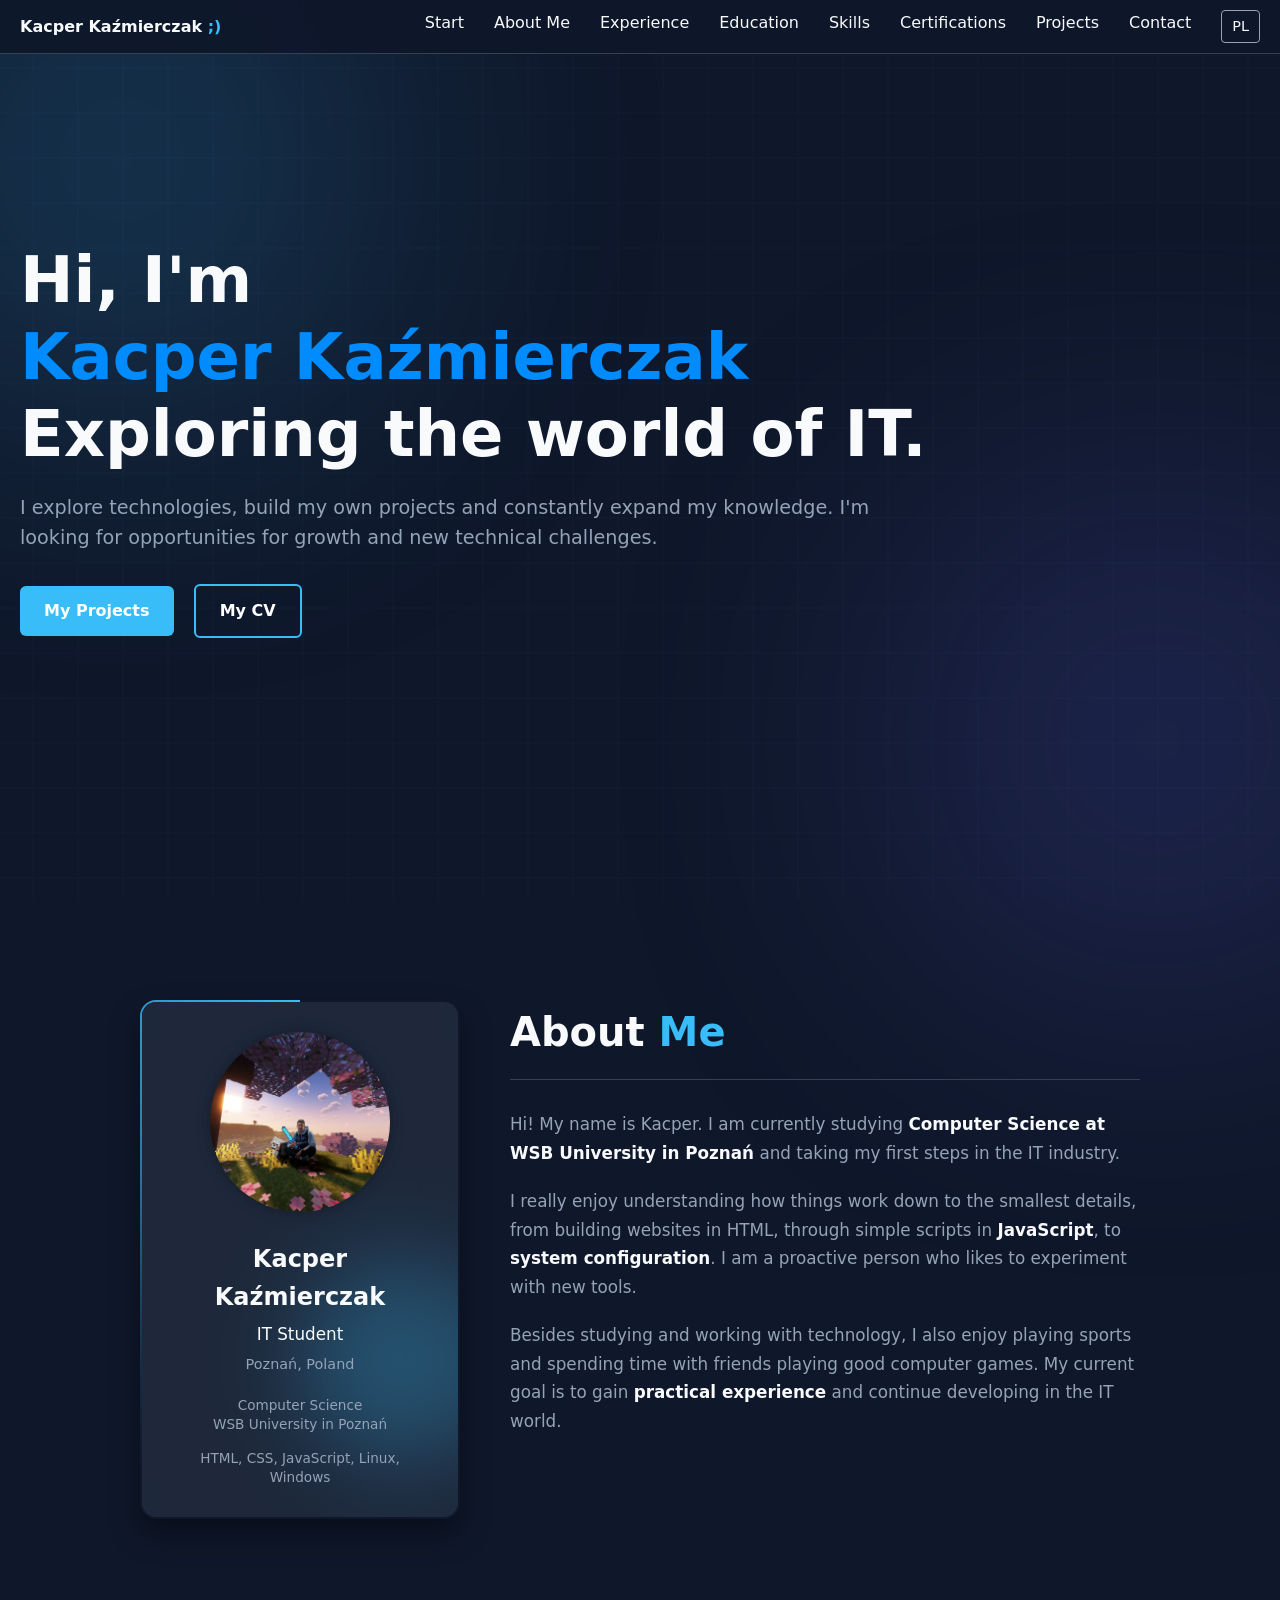
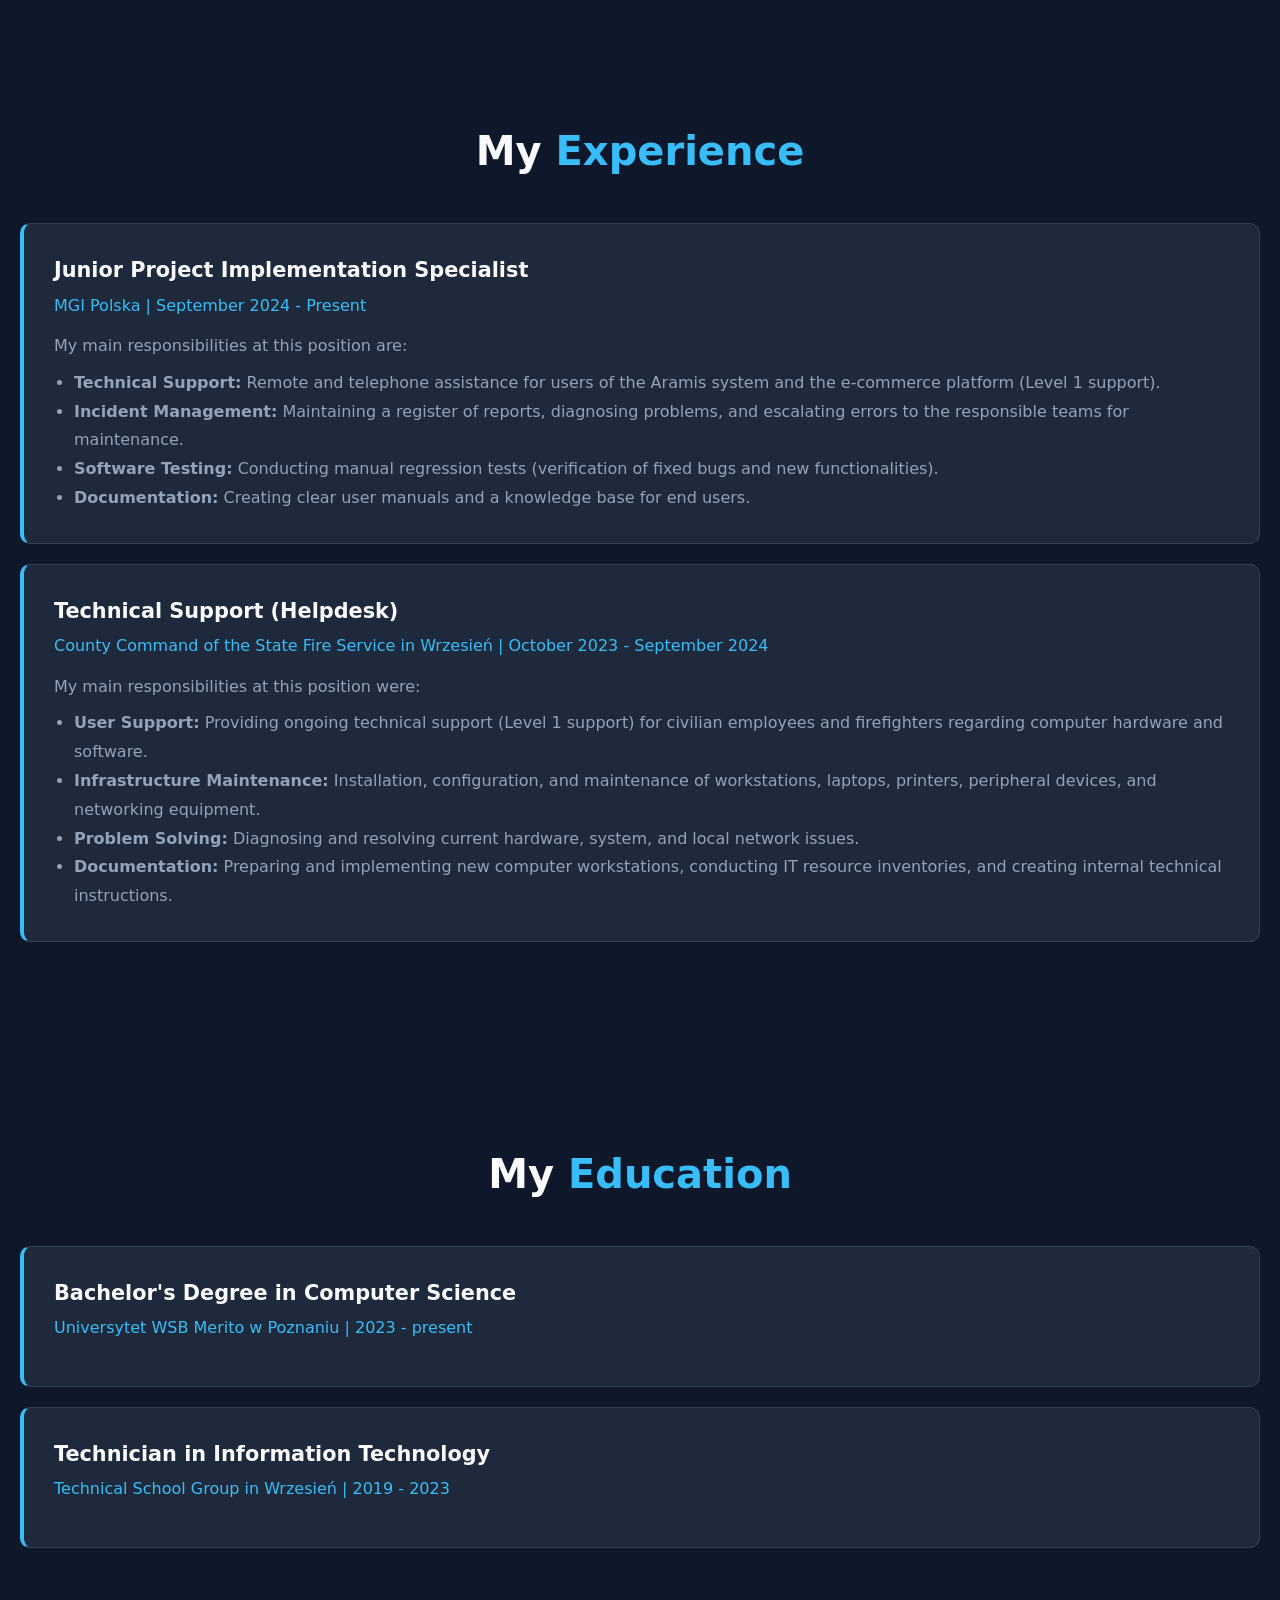
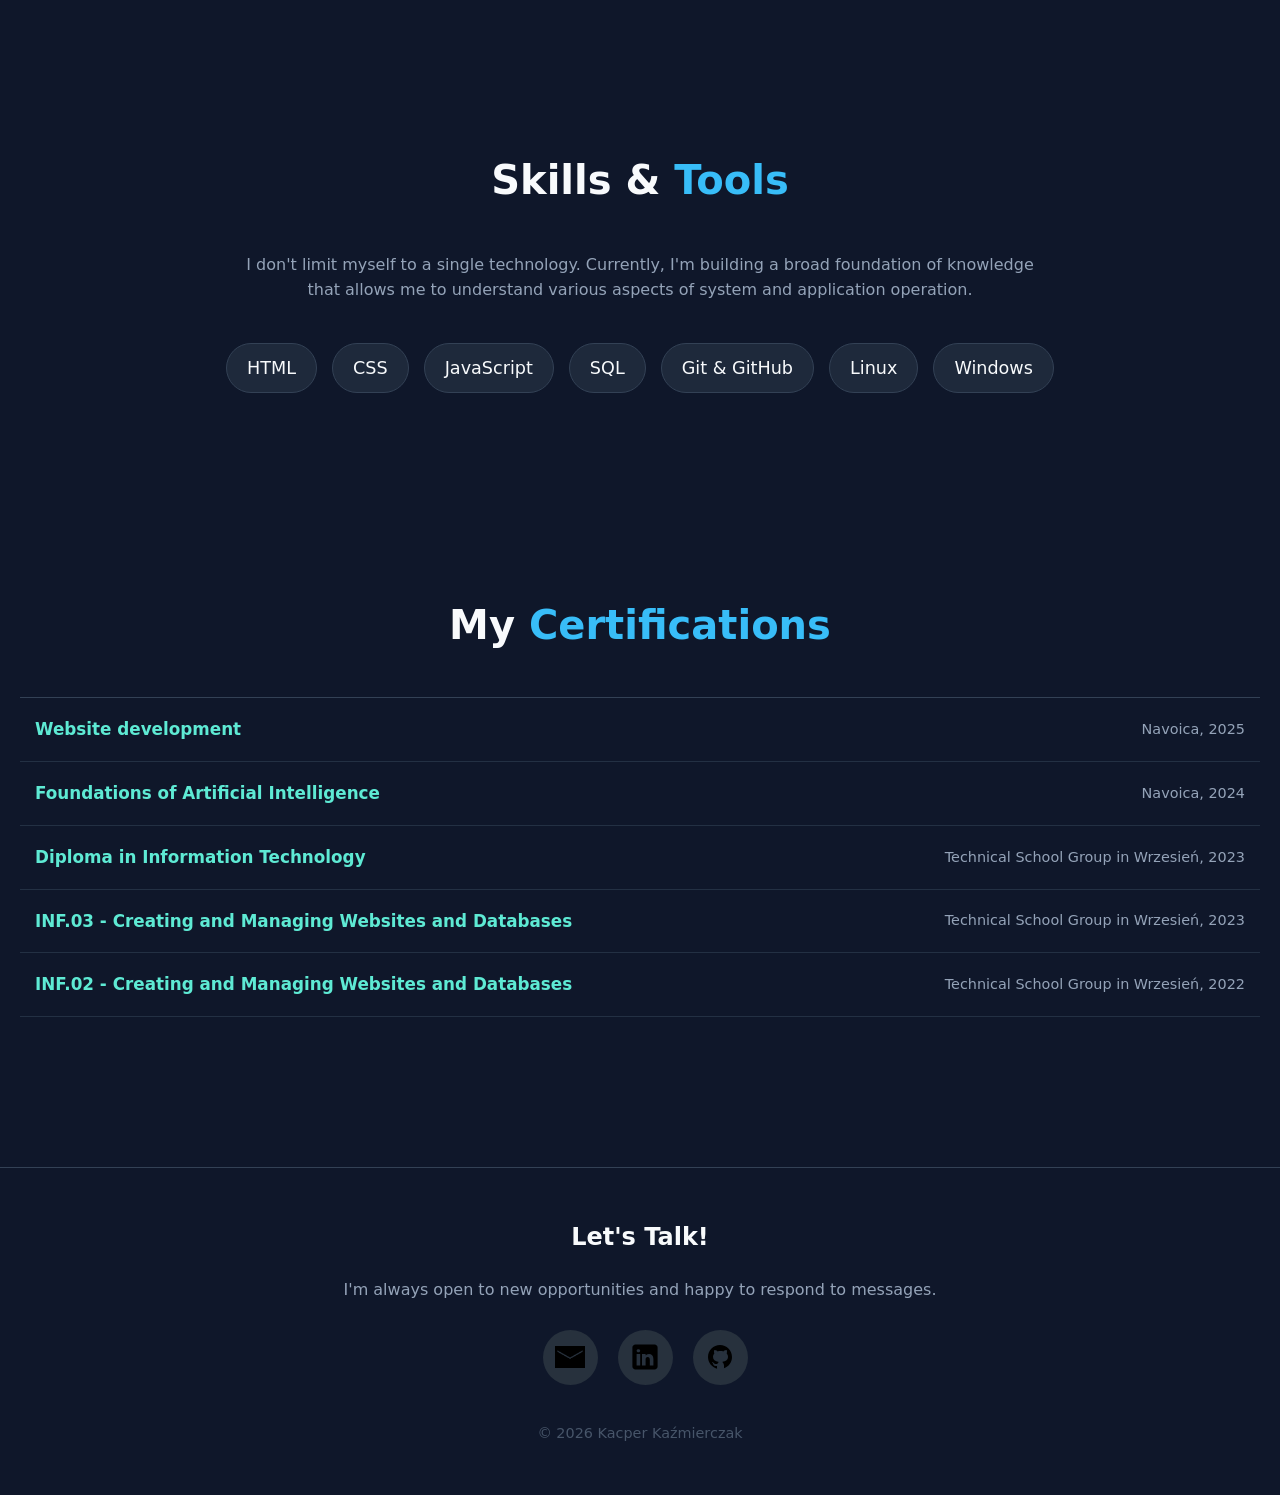
==== indexEngVersion.html @ 1958b070 "Eng Version" ====
<!DOCTYPE html>
<html lang="pl">
<head>
    <meta charset="UTF-8">
    <meta name="viewport" content="width=device-width, initial-scale=1.0">
    <title>Kacper Kaźmierczak - Portfolio</title>
    <link rel="stylesheet" href="style.css">
</head>
<body>

    <header>
        <nav>
            <div class="logo">Kacper Kaźmierczak <span>;)</span></div>
            <ul class="nav-links">
                <li><a href="#hero">Start</a></li>
                <li><a href="#about">About Me</a></li>
                <li><a href="#experience">Experience</a></li>
                <li><a href="#education">Education</a></li>
                <li><a href="#skills">Skills</a></li>
                <li><a href="#certifications">Certifications</a></li>
                <li><a href="#projects">Projects</a></li>
                <li><a href="#contact">Contact</a></li>
                <li><a href="en.html" class="lang-switch">PL</a></li>
            </ul>
        </nav>
    </header>

    <main>
        <!-- Sekcja Główna -->
        <section id="hero">
            <h1>Hi, I'm <br><span style="color: rgb(0, 140, 255);">Kacper Kaźmierczak</span> <br>Exploring the world of IT.</h1>
            <p>I explore technologies, build my own projects and constantly expand my knowledge. I'm looking for opportunities for growth and new technical challenges.</p>
            <div>
                <a href="#projects" class="btn">My Projects</a>
                <a href="Kacper_Kazmierczak_CV.pdf" target="_blank" class="btn btn-outline btn-svg">
                    My CV
                </a>
            </div>
        </section>

    <!-- Sekcja O mnie (Dwie kolumny) -->
        <section id="about">
            <div class="about-container">
                
                <!-- LEWA KOLUMNA: Karta ze zdjęciem i animacją -->
                <div class="about-sidebar">
                    <div class="sidebar-inner">
                        <div class="blob"></div>
                        <div class="glass-content">
                            <img src="images/profile.png" alt="Zdjęcie Kacpra Kaźmierczaka" class="profile-pic">
                            <h3>Kacper Kaźmierczak</h3>
                            <p class="role">IT Student</p>
                            <p class="location">Poznań, Poland</p>
                            
                            <p class="education-mini">
                                Computer Science<br>
                                WSB University in Poznań
                            </p>
                            
                            <p class="tech-mini">
                                HTML, CSS, JavaScript, Linux, Windows
                            </p>
                        </div>
                    </div>
                </div>

                <!-- PRAWA KOLUMNA: Główny tekst -->
                <div class="about-main">
                    <h2 class="about-heading">About <span>Me</span></h2>
                    
                    <p>
                        Hi! My name is Kacper. I am currently studying <strong>Computer Science at WSB University in Poznań</strong> and taking my first steps in the IT industry.
                    </p>
                    
                    <p>
                        I really enjoy understanding how things work down to the smallest details, from building websites in HTML, through simple scripts in <strong>JavaScript</strong>, to <strong>system configuration</strong>. I am a proactive person who likes to experiment with new tools.
                    </p>
                    
                    <p>
                        Besides studying and working with technology, I also enjoy playing sports and spending time with friends playing good computer games. My current goal is to gain <strong>practical experience</strong> and continue developing in the IT world.
                    </p>
                </div>
                
            </div> <!-- Koniec about-container -->
        </section>

        <!-- Sekcja Doświadczenie -->
        <section id="experience">
            <h2 class="section-title">My <span>Experience</span></h2>
            <div class="timeline">
                
                <div class="timeline-item">
                    <h3>Junior Project Implementation Specialist</h3>
                    <h4>MGI Polska | September 2024 - Present</h4>
                    
                    <p style="margin-bottom: 10px;">My main responsibilities at this position are:</p>
                    
                    <ul style="color: var(--text-muted); padding-left: 20px; line-height: 1.8;">
                        <li><strong>Technical Support:</strong> Remote and telephone assistance for users of the Aramis system and the e-commerce platform (Level 1 support).</li>
                        <li><strong>Incident Management:</strong> Maintaining a register of reports, diagnosing problems, and escalating errors to the responsible teams for maintenance.</li>
                        <li><strong>Software Testing:</strong> Conducting manual regression tests (verification of fixed bugs and new functionalities).
                        <li><strong>Documentation:</strong> Creating clear user manuals and a knowledge base for end users.</li>
                    </ul>
                </div>

                <div class="timeline-item">
                    <h3>Technical Support (Helpdesk)</h3>
                    <h4>County Command of the State Fire Service in Wrzesień | October 2023 - September 2024</h4>

                    <p style="margin-bottom: 10px;">My main responsibilities at this position were:</p>

                    <ul style="color: var(--text-muted); padding-left: 20px; line-height: 1.8;">
                        <li><strong>User Support:</strong> Providing ongoing technical support (Level 1 support) for civilian employees and firefighters regarding computer hardware and software.</li>
                        <li><strong>Infrastructure Maintenance:</strong> Installation, configuration, and maintenance of workstations, laptops, printers, peripheral devices, and networking equipment.</li>
                        <li><strong>Problem Solving:</strong> Diagnosing and resolving current hardware, system, and local network issues.</li>
                        <li><strong>Documentation:</strong> Preparing and implementing new computer workstations, conducting IT resource inventories, and creating internal technical instructions.</li>
                    </ul>
                </div>

            </div>
        </section>

        <!-- Sekcja Edukacja -->
        <section id="education">
            <h2 class="section-title">My <span>Education</span></h2>
            <div class="timeline">
                
                <div class="timeline-item">
                    <h3>Bachelor's Degree in Computer Science</h3>
                    <h4>Universytet WSB Merito w Poznaniu | 2023 - present</h4>
                </div>
                <div class="timeline-item">
                    <h3>Technician in Information Technology</h3>
                    <h4>Technical School Group in Wrzesień | 2019 - 2023</h4>
                </div>

            </div>
        </section>

        <!-- Sekcja Umiejętności -->
        <section id="skills">
            <h2 class="section-title">Skills & <span>Tools</span></h2>
            <p style="text-align: center; color: var(--text-muted); margin-bottom: 40px; max-width: 800px; margin-left: auto; margin-right: auto;">
                I don't limit myself to a single technology. Currently, I'm building a broad foundation of knowledge that allows me to understand various aspects of system and application operation.
            </p>
            <div class="skills-grid">
                <div class="skill-tag">HTML</div>
                <div class="skill-tag">CSS</div>
                <div class="skill-tag">JavaScript</div>
                <div class="skill-tag">SQL</div>
                <div class="skill-tag">Git & GitHub</div>
                <div class="skill-tag">Linux</div>
                <div class="skill-tag">Windows</div>
            </div>
        </section>

        <!-- Sekcja Certyfikaty -->
        <section id="certifications">
            <h2 class="section-title">My <span>Certifications</span></h2>
            
            <div class="cert-list">

                <div class="cert-item">
                    <a href="https://navoica.pl/certificates/19e25b0a643c4cf3883a55a0e93643d6" target="_blank">
                        <div class="cert-name highlight">Website development</div>
                    </a>
                    <div class="cert-meta">Navoica, 2025</div>
                </div>

                <div class="cert-item">
                    <a href="https://navoica.pl/certificates/fa1247d4c78c491a90722f70289f905e" target="_blank">
                        <div class="cert-name highlight">Foundations of Artificial Intelligence</div>
                    </a>
                    <div class="cert-meta">Navoica, 2024</div>
                </div>
                
                <div class="cert-item">
                    <div class="cert-name highlight">Diploma in Information Technology</div>
                    <div class="cert-meta">Technical School Group in Wrzesień, 2023</div>
                </div>

                <div class="cert-item">
                    <div class="cert-name highlight">INF.03 - Creating and Managing Websites and Databases</div>
                    <div class="cert-meta">Technical School Group in Wrzesień, 2023</div>
                </div>

                <div class="cert-item">
                    <div class="cert-name highlight">INF.02 - Creating and Managing Websites and Databases</div>
                    <div class="cert-meta">Technical School Group in Wrzesień, 2022</div>
                </div>

            </div>
        </section>

        <!-- Sekcja Projekty 
        <section id="projects">
            <h2 class="section-title">Wybrane <span>Projekty</span></h2>
            <div class="projects-grid">
                <div class="project-card">
                    <h3>Portfolio One-Page</h3>
                    <p>Personal website hosted using GitHub Pages. Designed from scratch with a modern approach to styling and responsiveness.</p>
                    <div class="tech-stack">HTML &bull; CSS &bull; GitHub Pages</div>
                    <a href="https://github.com/KaziuXDD/KaziuXDD.github.io" target="_blank">View Code on GitHub &rarr;</a>
                </div>

                <div class="project-card">
                    <h3>Place for Your Project</h3>
                    <p>Here will soon appear the description of my next technical experiment, script, or application.</p>
                    <div class="tech-stack">Technology 1 &bull; Technology 2</div>
                    <a href="#">Soon &rarr;</a>
                </div>
            </div>
        </section>
    </main>
-->
    <!-- Stopka -->
    <footer id="contact">
        <h2 style="margin-bottom: 20px;">Let's Talk!</h2>
        <p style="color: var(--text-muted); margin-bottom: 30px;">I'm always open to new opportunities and happy to respond to messages.</p>

            
        </div>
        <div class="social-icons">

            <a href="mailto:ka.kazmierczak7@gmail.com">
                <button class="button" id="mail">
                    <img src="images/icons-mail.png" alt="mail" >
                </button>
            </a>

            <a href="https://www.linkedin.com/in/kacper-ka%C5%BAmierczak/" target="_blank">
                <button class="button" id="linkedin">
                    <img src="images/icons-linkedin.svg" alt="linkedin" > 
                </button>
            </a>

            <a href="https://github.com/KaziuXDD" target="_blank">
                <button class="button" id="github">
                    <img src="images/icons-github.svg" alt="github" > 
                </button>
            </a>

        </div>
        <p style="color: #475569; font-size: 0.9rem; margin-top: 40px;">&copy; 2026 Kacper Kaźmierczak</p>
    </footer>

</body>
</html>
---- style.css ----
:root {
            --bg-color: #0f172a; /* Ciemnogranatowe tło */
            --surface-color: #1e293b; /* Jaśniejsze tło dla kart */
            --text-main: #f8fafc; /* Główny tekst */
            --text-muted: #94a3b8; /* Szary tekst */
            --accent: #38bdf8; /* Jasnoniebieski akcent */
            --accent-hover: #0284c7;
        }

        * {
            margin: 0;
            padding: 0;
            box-sizing: border-box;
            font-family: 'Segoe UI', system-ui, sans-serif;
        }


html {
    scroll-behavior: smooth;
    background-color: var(--bg-color); 
}

body {
    background-color: transparent; 
    color: var(--text-main);
    line-height: 1.6;
    position: relative;
    z-index: 0;
    margin: 0;

    /* OPCJA 1: Siatka technologiczna nałożona na wierzch (Warstwa 3) */
    background-image: 
        linear-gradient(rgba(56, 189, 248, 0.03) 1px, transparent 1px),
        linear-gradient(90deg, rgba(56, 189, 248, 0.03) 1px, transparent 1px);
    background-size: 45px 45px; /* Rozmiar oczek siatki */
    background-position: center center;
    background-attachment: fixed; 
}

body::before,
body::after {
    content: '';
    position: fixed; 
    width: 500px;
    height: 500px;
    border-radius: 50%;
    filter: blur(140px); 
    z-index: -1; 
    opacity: 0.22; 
    pointer-events: none; 
    animation: float-bg 18s infinite alternate ease-in-out;
}

/* Kula 1 (Jasnoniebieska) - startuje w lewym górnym rogu */
body::before {
    background-color: var(--accent);
    top: -10%;
    left: -10%;
}

/* Kula 2 (Fioletowo-indygo) - startuje w prawym dolnym rogu */
body::after {
    background-color: #6366f1;
    bottom: -10%;
    right: -10%;
    animation-duration: 24s; 
    animation-direction: alternate-reverse;
}

/* Animacja łagodnego pływania i delikatnego pulsowania kul */
@keyframes float-bg {
    0% {
        transform: translate(0, 0) scale(1);
    }
    100% {
        transform: translate(120px, 80px) scale(1.5);
    }
}

        a {
            text-decoration: none;
            color: var(--accent);
            transition: color 0.3s;
        }

        a:hover {
            color: var(--accent-hover);
        }

        /* --- NAWIGACJA --- */
        header {
            position: fixed;
            top: 0;
            width: 100%;
            background-color: rgba(15, 23, 42, 0.9);
            backdrop-filter: blur(10px);
            padding: 10px 0;
            z-index: 1000;
            border-bottom: 1px solid #334155;
        }

        nav {
            margin: 0 auto;
            display: flex;
            justify-content: space-between;
            align-items: center;
            padding: 0 20px;
            font-size: 1rem;
        }

        /* --- ZMIANA JĘZYKA --- */
.lang-switch {
    display: inline-block;
    padding: 4px 10px;
    border: 1px solid var(--text-muted);
    border-radius: 4px;
    font-size: 0.9rem;
    transition: all 0.3s;
}

.lang-switch:hover {
    border-color: var(--accent);
    background-color: rgba(56, 189, 248, 0.1);
}

        .logo {
            font-size: 1rem;
            font-weight: bold;
            color: var(--text-main);
        }

        .logo span {
            color: var(--accent);
        }

        .nav-links {
            list-style: none;
            display: flex;
            gap: 30px;
        }

        .nav-links a {
            color: var(--text-main);
            font-weight: 500;
        }

        .nav-links a:hover {
            color: var(--accent);
        }

        /* --- WSPÓLNE DLA SEKCJI --- */
        section {
            padding: 100px 20px;
            max-width: 1300px;
            margin: 0 auto;
        }

        .section-title {
            font-size: 2.5rem;
            margin-bottom: 40px;
            text-align: center;
        }

        .section-title span {
            color: var(--accent);
        }

        /* --- SEKCJA HERO (Powitanie) --- */
        #hero {
            height: 100vh;
            display: flex;
            flex-direction: column;
            justify-content: center;
            align-items: flex-start;
            padding-top: 80px;
        }

        #hero h1 {
            font-size: 4rem;
            line-height: 1.2;
            margin-bottom: 20px;
        }

        #hero p {
            font-size: 1.2rem;
            color: var(--text-muted);
            max-width: 900px;
            margin-bottom: 30px;
        }

        .btn {
            display: inline-block;
            background-color: var(--accent);
            color: #fff;
            padding: 12px 24px;
            border-radius: 6px;
            font-weight: bold;
            transition: background-color 0.3s, transform 0.2s;
        }

        .btn:hover {
            background-color: var(--accent-hover);
            color: #fff;
            transform: translateY(-2px);
        }

        .btn-outline {
            background-color: transparent;
            border: 2px solid var(--accent);
            margin-left: 15px;
        }

        .btn-outline:hover {
            background-color: rgba(56, 189, 248, 0.1);
        }

        /* --- SEKCJA UMIEJĘTNOŚCI --- */
        .skills-grid {
            display: flex;
            flex-wrap: wrap;
            gap: 15px;
            justify-content: center;
        }

        .skill-tag {
            background-color: var(--surface-color);
            padding: 10px 20px;
            border-radius: 30px;
            border: 1px solid #334155;
            font-size: 1.1rem;
        }
        

        /* --- SEKCJA PROJEKTY --- */
        .projects-grid {
            display: grid;
            grid-template-columns: repeat(auto-fit, minmax(300px, 1fr));
            gap: 30px;
        }

        .project-card {
            background-color: var(--surface-color);
            border-radius: 10px;
            padding: 30px;
            border: 1px solid #334155;
            transition: transform 0.3s;
        }

        .project-card:hover {
            transform: translateY(-5px);
        }

        .project-card h3 {
            font-size: 1.5rem;
            margin-bottom: 15px;
        }

        .project-card p {
            color: var(--text-muted);
            margin-bottom: 20px;
        }

        .tech-stack {
            font-size: 0.9rem;
            color: var(--accent);
            margin-bottom: 20px;
            font-family: monospace;
        }

        /* --- STOPKA / KONTAKT --- */
        footer {
            text-align: center;
            padding: 50px 20px;
            border-top: 1px solid #334155;
            margin-top: 50px;
        }

        /* --- RESPONSyWNOŚĆ (Dla telefonów) --- */
        @media (max-width: 768px) {
            #hero h1 { font-size: 2.5rem; }
            .nav-links { display: none; } /* Chowa menu na telefonie dla uproszczenia */
            .btn-outline { margin-left: 0; margin-top: 15px; display: block; width: max-content; }
        }
        
        /* --- TIMELINE (Dla Doświadczenia i Edukacji) --- */
        
.timeline {
    display: flex;
    flex-direction: column;
    gap: 20px;
    max-width: 1300px;
    margin: 0 auto;
}

.timeline-item {
    background-color: var(--surface-color);
    padding: 30px;
    border-radius: 10px;
    border: 1px solid #334155;
    border-left: 4px solid var(--accent); /* Pasek po lewej stronie z Twoim niebieskim kolorem */
    transition: transform 0.3s;
}

.timeline-item:hover {
    transform: translateX(5px); /* Lekko przesuwa się w prawo po najechaniu myszką */
}

.timeline-item h3 {
    font-size: 1.3rem;
    margin-bottom: 5px;
    color: var(--text-main);
}

.timeline-item h4 {
    font-size: 1rem;
    color: var(--accent);
    margin-bottom: 15px;
    font-weight: 500;
}

.timeline-item p {
    color: var(--text-muted);
}

/* =========================================
   SEKCJA O MNIE (Dwie kolumny)
   ========================================= */

/* 1. Główny kontener - układa lewą i prawą stronę obok siebie */
.about-container {
    display: flex;
    gap: 50px;
    max-width: 1000px;
    margin: 0 auto;
    align-items: flex-start;
}

/* =========================================
   LEWA STRONA (Karta z animacją i szkłem)
   ========================================= */

.about-sidebar {
    position: relative;
    flex: 0 0 320px; 
    width: 320px;
    border-radius: 16px;
    z-index: 1;
    overflow: hidden;
    padding: 2px; /* Grubość świetlnej ramki */
    box-shadow: 0 15px 30px rgba(0, 0, 0, 0.4);
}

/* Obracający się gradient (ramka) */
.about-sidebar::before {
    content: '';
    position: absolute;
    top: -50%;
    left: -50%;
    width: 200%;
    height: 200%;
    background: conic-gradient(from 0deg, transparent 60%, var(--accent) 100%);
    z-index: -2;
    animation: rotate-border 4s linear infinite;
}

@keyframes rotate-border {
    0% { transform: rotate(0deg); }
    100% { transform: rotate(360deg); }
}

/* Wewnętrzny kontener zasłaniający środek ramki */
.sidebar-inner {
    position: relative;
    width: 100%;
    height: 100%;
    background-color: var(--surface-color);
    border-radius: 14px;
    overflow: hidden;
    z-index: 1;
}

/* Pływająca kula światła pod tekstem */
.sidebar-inner .blob {
    position: absolute;
    z-index: -1;
    top: 50%;
    left: 50%;
    width: 200px;
    height: 200px;
    border-radius: 50%;
    background-color: var(--accent);
    opacity: 0.7;
    filter: blur(40px);
    animation: blob-bounce 6s infinite ease-in-out;
}

@keyframes blob-bounce {
    0% { transform: translate(-100%, -100%) translate3d(0, 0, 0); }
    25% { transform: translate(-100%, -100%) translate3d(80px, 20px, 0); }
    50% { transform: translate(-100%, -100%) translate3d(80px, 120px, 0); }
    75% { transform: translate(-100%, -100%) translate3d(-20px, 100px, 0); }
    100% { transform: translate(-100%, -100%) translate3d(0, 0, 0); }
}

/* Szklana warstwa (Glassmorphism) */
.sidebar-inner .glass-content {
    background: rgba(30, 41, 59, 0.60);
    backdrop-filter: blur(20px);
    -webkit-backdrop-filter: blur(20px);
    border-radius: 14px;
    padding: 30px;
    text-align: center;
    width: 100%;
    height: 100%;
    box-sizing: border-box; 
}

/* Style tekstów i zdjęcia wewnątrz karty */
.profile-pic {
    width: 180px;
    height: 180px;
    border-radius: 50%;
    object-fit: cover;
    margin-bottom: 20px;
    box-shadow: 0 0 15px rgba(0, 0, 0, 0.3);
}

.about-sidebar h3 {
    font-size: 1.5rem;
    margin-bottom: 5px;
    color: var(--text-main);
}

.about-sidebar .role {
    font-size: 1.05rem;
    color: var(--text-main);
    margin-bottom: 5px;
}

.about-sidebar .location {
    font-size: 0.9rem;
    color: var(--text-muted);
    margin-bottom: 20px;
}

.about-sidebar .education-mini,
.about-sidebar .tech-mini {
    font-size: 0.85rem;
    color: var(--text-muted);
    margin-top: 15px;
    line-height: 1.4;
}

/* =========================================
   PRAWA STRONA (Główny tekst)
   ========================================= */
.about-main {
    flex: 1; /* Wypełnia resztę dostępnego miejsca */
    text-align: left;
}

.about-heading {
    font-size: 2.5rem;
    margin-bottom: 30px;
    color: var(--text-main);
    border-bottom: 1px solid #334155;
    padding-bottom: 15px;
}

.about-heading span {
    color: var(--accent);
}

.about-main p {
    color: var(--text-muted);
    font-size: 1.05rem;
    margin-bottom: 20px;
    line-height: 1.7;
}

.about-main p strong {
    color: var(--text-main);
    font-weight: 600;
}

/* =========================================
   RESPONSYWNOŚĆ (Dla telefonów)
   ========================================= */
@media (max-width: 800px) {
    .about-container {
        flex-direction: column; /* Zrzuca tekst pod kartę */
        align-items: center;
    }
    
    .about-sidebar {
        flex: auto;
        width: 100%;
        max-width: 320px; /* Na telefonie karta też nie będzie za szeroka */
    }
}

/* --- LISTA CERTYFIKATÓW --- */
.cert-list {
    display: flex;
    flex-direction: column;
    max-width: 1300px;
    margin: 0 auto;
    border-top: 1px solid #334155; /* Górna linia oddzielająca (jak na zdjęciu) */
}

.cert-item {
    display: flex;
    justify-content: space-between;
    align-items: center;
    padding: 18px 15px;
    border-bottom: 1px solid #233043; /* Delikatna linia pod każdym elementem */
    transition: background-color 0.2s ease;
}

/* Efekt najechania myszką (Hover) */
.cert-item:hover {
    background-color: rgba(56, 189, 248, 0.08); /* Lekkie, niebieskawe podświetlenie tła */
}

/* Styl nazwy certyfikatu (lewa strona) */
.cert-name {
    font-weight: 600;
    font-size: 1.05rem;
    color: var(--text-main); /* Domyślnie biały tekst */
}

/* Klasa dla kolorowego tekstu z obrazka (miętowy/jasnozielony) */
.cert-name.highlight {
    color: #5eead4; /* Miętowy odcień, dopasowany do ciemnego tła */
}

/* Styl dla wydawcy i daty (prawa strona) */
.cert-meta {
    font-size: 0.9rem;
    color: var(--text-muted);
    text-align: right;
    white-space: nowrap; /* Zapobiega łamaniu daty na dwie linijki */
}

/* --- RESPONSyWNOŚĆ CERTYFIKATÓW (Dla telefonów) --- */
@media (max-width: 600px) {
    .cert-item {
        flex-direction: column; /* Na małym ekranie zrzuca datę pod spód */
        align-items: flex-start;
        gap: 8px;
    }
    
    .cert-meta {
        text-align: left;
        font-size: 0.85rem;
    }
}

/* ikony w stopce */
.social-icons {
  display: flex;
  justify-content: center;
  gap: 15px;
  margin-top: 20px;
}

.button {
  cursor: pointer;
  width: 50px;
  height: 50px;
  border-radius: 50px;
  border: none;
  background: linear-gradient(120deg, #833ab4, #fd1d1d, #fcb045);
  position: relative;
  z-index: 0;
  display: flex;
  align-items: center;
  justify-content: center;
  margin-left: 10px;
  transition: 0.1s;
}
.button img {
  width: 30px;
  height: 30px;
  z-index: 9;
}
#instagram {
  background: linear-gradient(120deg, #833ab4, #fd1d1d, #fcb045);
}

#linkedin {
  background: linear-gradient(120deg, #0077b5, #00a0dc);
}

#mail {
  background: linear-gradient(120deg, #53c710, #299109);
}

#github {
  background: linear-gradient(120deg, #333333, #6e5494);
}

.button:active {
  transform: scale(0.85);
}

.button::before {
  content: "";
  position: absolute;
  width: 55px;
  height: 55px;
  background-color: #27313d;
  border-radius: 50px;
  z-index: -1;
  border: 0px solid rgba(255, 255, 255, 0.411);
  transition: 0.4s;
}

.button:hover::before {
  width: 0px;
  height: 0px;
}
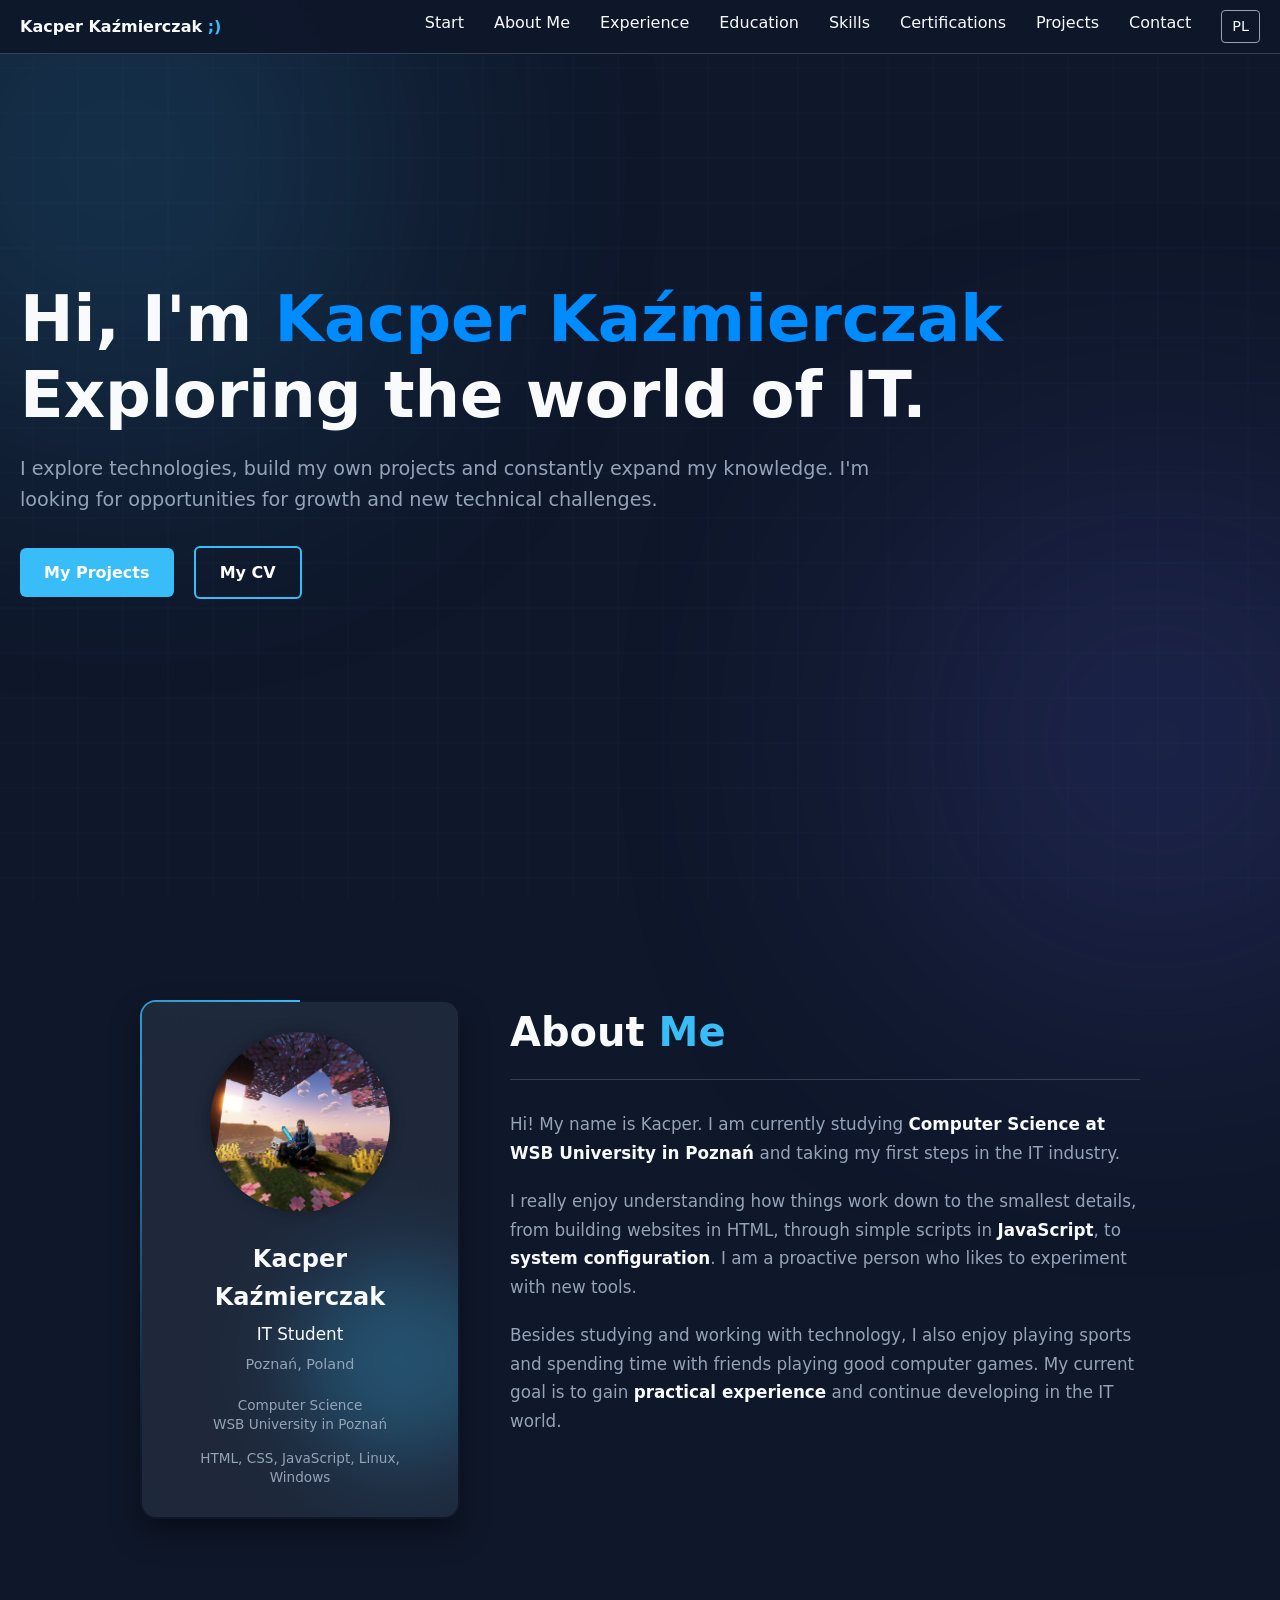
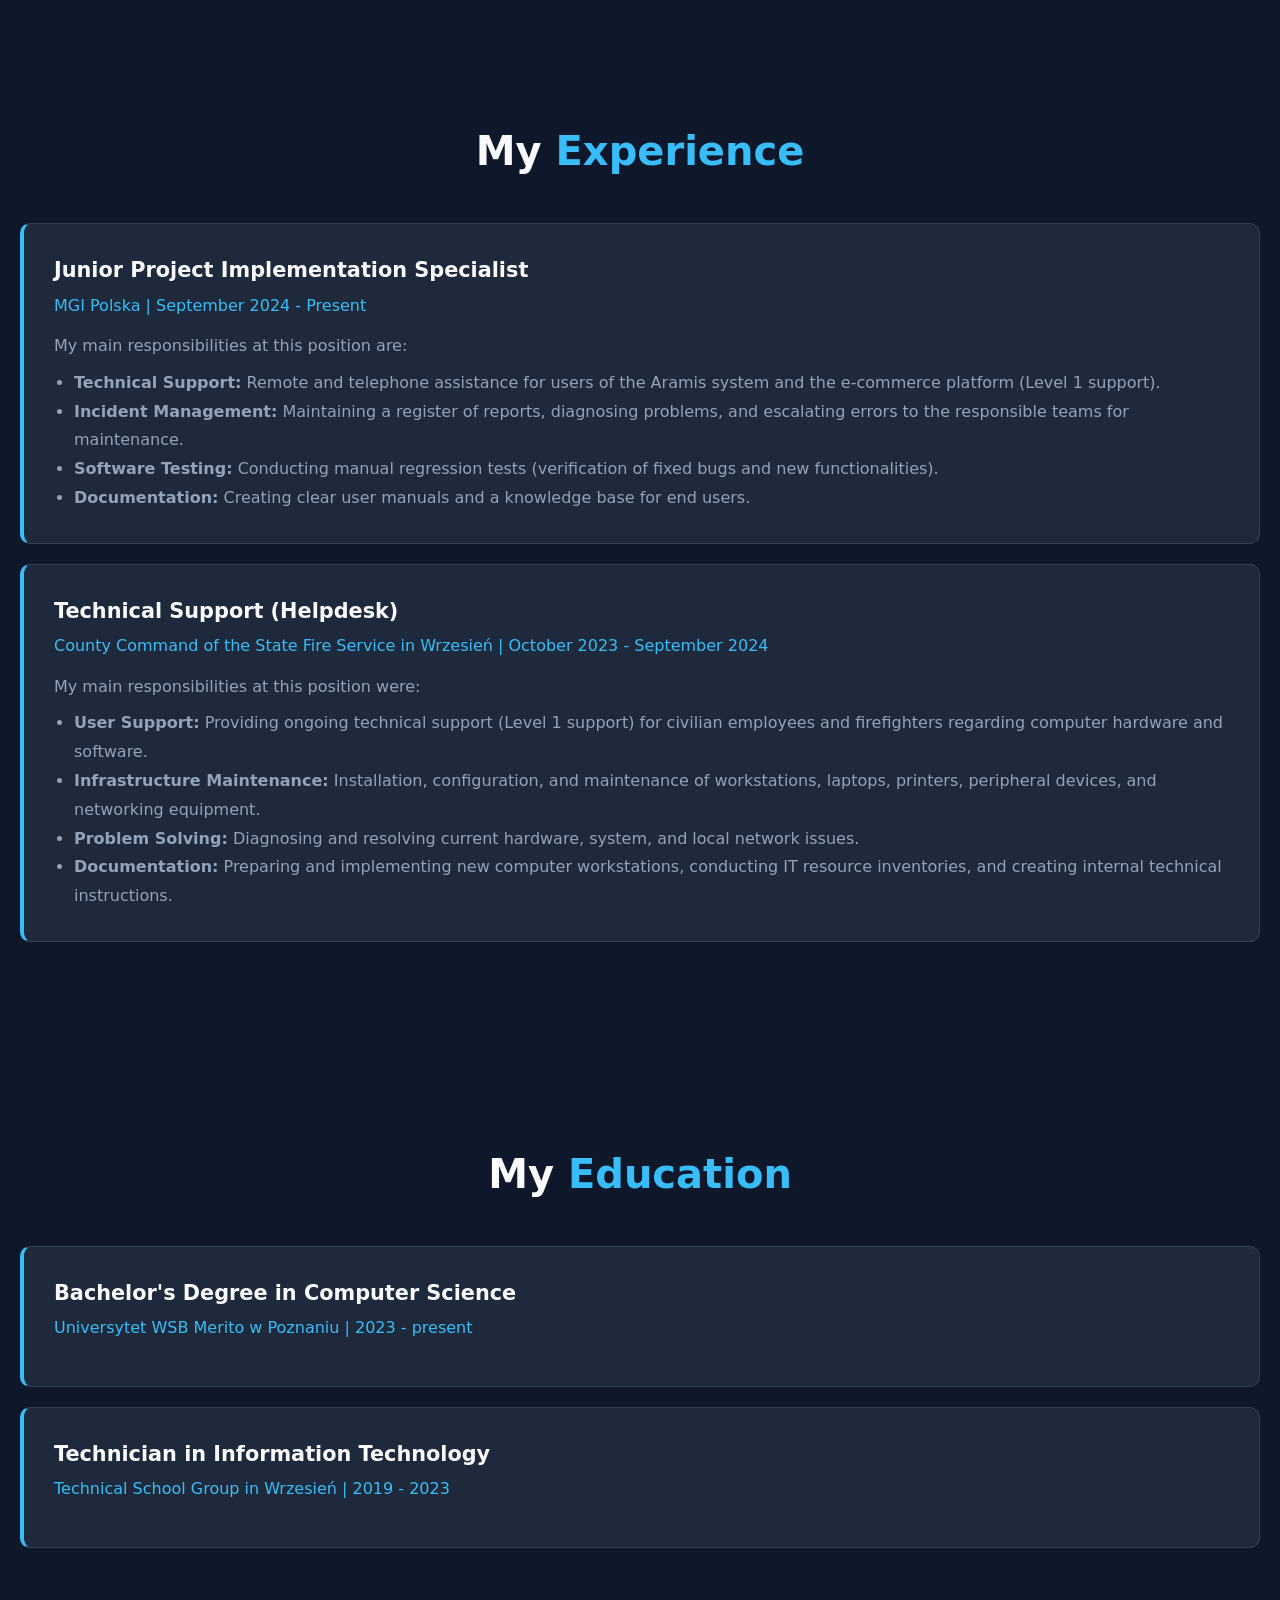
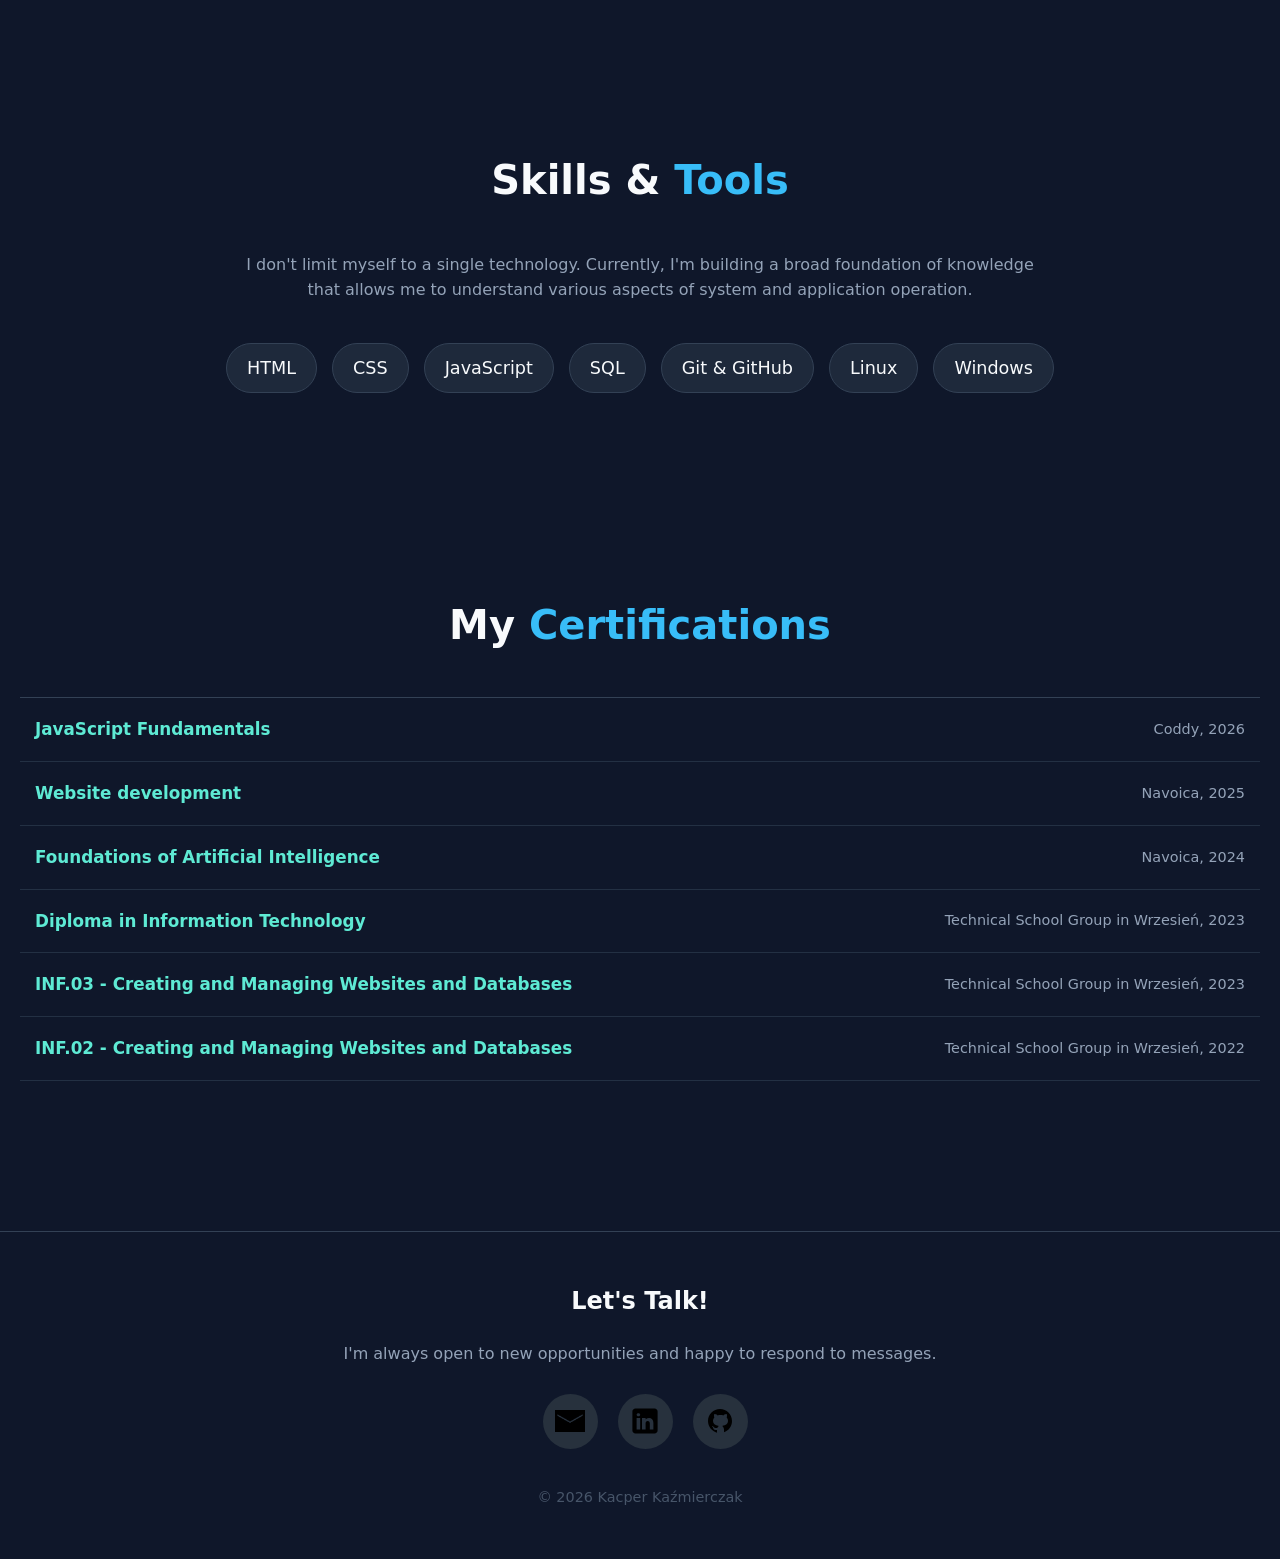
==== commit df090e91: "new certyfication" ====
--- a/indexEngVersion.html
+++ b/indexEngVersion.html
@@ -20,7 +20,7 @@
                 <li><a href="#certifications">Certifications</a></li>
                 <li><a href="#projects">Projects</a></li>
                 <li><a href="#contact">Contact</a></li>
-                <li><a href="en.html" class="lang-switch">PL</a></li>
+                <li><a href="index.html" class="lang-switch">PL</a></li>
             </ul>
         </nav>
     </header>
@@ -28,7 +28,7 @@
     <main>
         <!-- Sekcja Główna -->
         <section id="hero">
-            <h1>Hi, I'm <br><span style="color: rgb(0, 140, 255);">Kacper Kaźmierczak</span> <br>Exploring the world of IT.</h1>
+            <h1>Hi, I'm <span style="color: rgb(0, 140, 255);">Kacper Kaźmierczak</span> <br>Exploring the world of IT.</h1>
             <p>I explore technologies, build my own projects and constantly expand my knowledge. I'm looking for opportunities for growth and new technical challenges.</p>
             <div>
                 <a href="#projects" class="btn">My Projects</a>
@@ -161,6 +161,13 @@
             <div class="cert-list">
 
                 <div class="cert-item">
+                    <a href="https://coddy.tech/certifications/UT7GCD-javascript-Bi8cmJ" target="_blank">
+                        <div class="cert-name highlight">JavaScript Fundamentals</div>
+                    </a>
+                    <div class="cert-meta">Coddy, 2026</div>
+                </div>
+    
+                <div class="cert-item">
                     <a href="https://navoica.pl/certificates/19e25b0a643c4cf3883a55a0e93643d6" target="_blank">
                         <div class="cert-name highlight">Website development</div>
                     </a>
